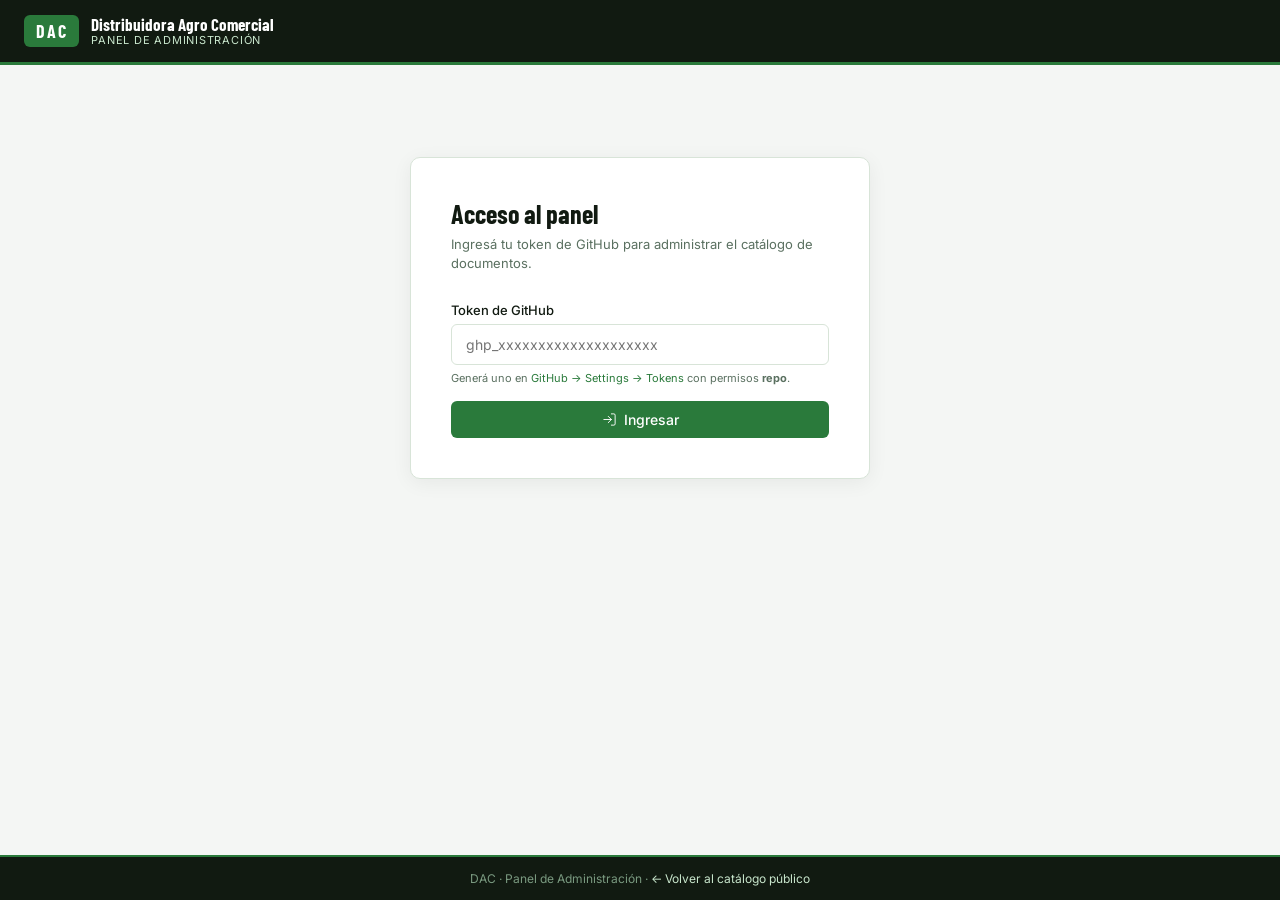
==== admin.html @ 4d0f0007 "Update admin.html" ====
<!DOCTYPE html>
<html lang="es">
<head>
  <meta charset="UTF-8">
  <meta name="viewport" content="width=device-width, initial-scale=1.0">
  <title>Admin — DAC Documentación</title>
  <link rel="preconnect" href="https://fonts.googleapis.com">
  <link href="https://fonts.googleapis.com/css2?family=Inter:wght@400;500;600&family=Barlow+Condensed:wght@600;700&display=swap" rel="stylesheet">
  <link rel="stylesheet" href="Assets/css/admin.css">
</head>
<body>

<header>
  <div class="brand">
    <div class="logo-badge">DAC</div>
    <div class="brand-text">
      <span class="brand-name">Distribuidora Agro Comercial</span>
      <span class="brand-sub">Panel de Administración</span>
    </div>
  </div>
  <div class="header-right">
    <span id="user-info"></span>
    <button class="btn-logout" id="btn-logout" style="display:none" onclick="logout()">Cerrar sesión</button>
  </div>
</header>

<main>

  <!-- LOGIN -->
  <div id="login-screen">
    <h2>Acceso al panel</h2>
    <p>Ingresá tu token de GitHub para administrar el catálogo de documentos.</p>
    <div class="field">
      <label for="token-input">Token de GitHub</label>
      <input type="password" id="token-input" placeholder="ghp_xxxxxxxxxxxxxxxxxxxx" autocomplete="off">
      <span class="hint">
        Generá uno en <a href="https://github.com/settings/tokens" target="_blank">GitHub → Settings → Tokens</a>
        con permisos <strong>repo</strong>.
      </span>
    </div>
    <div id="login-error" style="color:var(--red);font-size:13px;margin-bottom:12px;display:none"></div>
    <button class="btn btn-primary" id="btn-login" onclick="login()">
      <svg width="15" height="15" viewBox="0 0 24 24" fill="none"><path d="M15 3h4a2 2 0 0 1 2 2v14a2 2 0 0 1-2 2h-4M10 17l5-5-5-5M15 12H3" stroke="currentColor" stroke-width="1.5" stroke-linecap="round" stroke-linejoin="round"/></svg>
      Ingresar
    </button>
  </div>

  <!-- ADMIN PANEL -->
  <div id="admin-panel">

    <div class="stats">
      <div class="stat">
        <div class="stat-val" id="st-total">—</div>
        <div class="stat-lbl">Productos</div>
      </div>
      <div class="stat">
        <div class="stat-val" id="st-hojas">—</div>
        <div class="stat-lbl">Hojas de seguridad</div>
      </div>
      <div class="stat">
        <div class="stat-val" id="st-panfletos">—</div>
        <div class="stat-lbl">Panfletos</div>
      </div>
    </div>

    <div class="panel-grid">

      <!-- AGREGAR DOCUMENTO -->
      <div class="card">
        <h3>Agregar documento <span class="pill">Nuevo</span></h3>

        <div class="field">
          <label>Nombre del producto</label>
          <input type="text" id="f-producto" placeholder="Ej: Karate Zeon">
        </div>

        <div class="field">
          <label>Tipo de documento</label>
          <select id="f-tipo">
            <option value="hoja">Hoja de Seguridad</option>
            <option value="panfleto">Panfleto Técnico</option>
          </select>
        </div>

        <div class="field">
          <label>Archivo PDF</label>
          <div class="upload-zone" id="upload-zone" onclick="document.getElementById('f-file').click()"
               ondragover="event.preventDefault();this.classList.add('drag-over')"
               ondragleave="this.classList.remove('drag-over')"
               ondrop="handleDrop(event)">
            <input type="file" id="f-file" accept=".pdf" onchange="onFileSelect(event)">
            <div class="icon">📄</div>
            <p>Hacé clic o arrastrá el PDF acá</p>
            <div class="file-name" id="file-name-label"></div>
          </div>
        </div>

        <div class="progress-wrap" id="progress-wrap">
          <div class="progress-bar"><div class="progress-fill" id="progress-fill"></div></div>
          <div class="progress-label" id="progress-label">Subiendo...</div>
        </div>

        <button class="btn btn-primary" id="btn-upload" onclick="subirDocumento()" disabled>
          <svg width="15" height="15" viewBox="0 0 24 24" fill="none"><path d="M21 15v4a2 2 0 0 1-2 2H5a2 2 0 0 1-2-2v-4M17 8l-5-5-5 5M12 3v12" stroke="currentColor" stroke-width="1.5" stroke-linecap="round" stroke-linejoin="round"/></svg>
          Subir y agregar al catálogo
        </button>
      </div>

      <!-- CATÁLOGO ACTUAL -->
      <div class="card">
        <h3>Catálogo actual</h3>
        <input type="text" class="cat-search" id="cat-search" placeholder="Filtrar productos..." oninput="filtrarLista()">
        <div class="cat-list" id="cat-list">
          <div class="empty">Cargando...</div>
        </div>
      </div>

    </div>
  </div>

</main>

<div id="toast"></div>

<footer>
  DAC · Panel de Administración · <a href="index.html">← Volver al catálogo público</a>
</footer>

<script src="Assets/js/admin.js"></script>
</body>
</html>
---- Assets/css/admin.css ----
:root {
      --green:     #2a7a3b;
      --green-dk:  #1e5c2c;
      --green-lt:  #e8f4ea;
      --green-mid: #c8e6cc;
      --black:     #111a11;
      --white:     #ffffff;
      --bg:        #f4f6f4;
      --surface:   #ffffff;
      --border:    #d8e4d8;
      --text:      #111a11;
      --text-sub:  #5a7060;
      --red:       #c0392b;
      --red-lt:    #fdf0ef;
      --r: 10px; --r-sm: 6px;
      --font-display: 'Barlow Condensed', sans-serif;
      --font-body: 'Inter', sans-serif;
    }
    *, *::before, *::after { box-sizing: border-box; margin: 0; padding: 0; }
    body {
      font-family: var(--font-body);
      background: var(--bg);
      color: var(--text);
      min-height: 100vh;
      display: flex;
      flex-direction: column;
      -webkit-font-smoothing: antialiased;
    }

    /* ── HEADER ── */
    header {
      background: var(--black);
      border-bottom: 3px solid var(--green);
      padding: 14px 24px;
      display: flex;
      align-items: center;
      justify-content: space-between;
    }
    .brand { display: flex; align-items: center; gap: 12px; }
    .logo-badge {
      background: var(--green);
      color: var(--white);
      font-family: var(--font-display);
      font-size: 18px;
      font-weight: 700;
      letter-spacing: 0.1em;
      padding: 5px 12px;
      border-radius: var(--r-sm);
    }
    .brand-text { display: flex; flex-direction: column; line-height: 1.2; }
    .brand-name { font-family: var(--font-display); font-size: 17px; font-weight: 700; color: var(--white); }
    .brand-sub  { font-size: 11px; color: var(--green-mid); text-transform: uppercase; letter-spacing: 0.07em; }
    .header-right { display: flex; align-items: center; gap: 10px; }
    .btn-logout {
      background: none; border: 1px solid #444; color: #aaa;
      padding: 6px 12px; border-radius: var(--r-sm); cursor: pointer;
      font-size: 12px; font-family: var(--font-body); transition: all 0.15s;
    }
    .btn-logout:hover { border-color: var(--red); color: var(--red); }
    #user-info { font-size: 12px; color: var(--green-mid); }

    /* ── MAIN ── */
    main { flex: 1; max-width: 960px; width: 100%; margin: 0 auto; padding: 32px 24px; }

    /* ── LOGIN ── */
    #login-screen {
      max-width: 460px; margin: 60px auto;
      background: var(--surface);
      border: 1.5px solid var(--border);
      border-radius: var(--r);
      padding: 40px;
      box-shadow: 0 4px 20px rgba(0,0,0,0.06);
    }
    #login-screen h2 {
      font-family: var(--font-display);
      font-size: 26px; font-weight: 700;
      margin-bottom: 6px;
    }
    #login-screen p { font-size: 13px; color: var(--text-sub); margin-bottom: 28px; line-height: 1.5; }
    .field { display: flex; flex-direction: column; gap: 6px; margin-bottom: 16px; }
    .field label { font-size: 13px; font-weight: 500; color: var(--text); }
    .field input, .field select {
      padding: 11px 14px;
      border: 1.5px solid var(--border);
      border-radius: var(--r-sm);
      font-family: var(--font-body);
      font-size: 14px;
      color: var(--text);
      background: var(--white);
      outline: none;
      transition: border-color 0.15s, box-shadow 0.15s;
    }
    .field input:focus, .field select:focus {
      border-color: var(--green);
      box-shadow: 0 0 0 3px rgba(42,122,59,0.12);
    }
    .field .hint { font-size: 11px; color: var(--text-sub); }
    .field .hint a { color: var(--green); text-decoration: none; }

    /* ── BUTTONS ── */
    .btn {
      display: inline-flex; align-items: center; gap: 7px;
      padding: 10px 18px; border-radius: var(--r-sm);
      font-family: var(--font-body); font-size: 14px; font-weight: 500;
      cursor: pointer; border: none; transition: all 0.15s;
    }
    .btn-primary { background: var(--green); color: var(--white); width: 100%; justify-content: center; }
    .btn-primary:hover { background: var(--green-dk); }
    .btn-primary:disabled { opacity: 0.5; cursor: not-allowed; }
    .btn-danger  { background: var(--red-lt); color: var(--red); border: 1px solid #f5c6c2; }
    .btn-danger:hover  { background: var(--red); color: var(--white); }
    .btn-ghost { background: none; border: 1.5px solid var(--border); color: var(--text-sub); }
    .btn-ghost:hover { border-color: var(--green); color: var(--green); }

    /* ── ADMIN PANEL ── */
    #admin-panel { display: none; }
    .panel-grid { display: grid; grid-template-columns: 1fr 1fr; gap: 24px; align-items: start; }
    @media (max-width: 700px) { .panel-grid { grid-template-columns: 1fr; } }

    /* ── CARDS ── */
    .card {
      background: var(--surface); border: 1.5px solid var(--border);
      border-radius: var(--r); padding: 24px;
      box-shadow: 0 2px 8px rgba(0,0,0,0.04);
    }
    .card h3 {
      font-family: var(--font-display); font-size: 20px; font-weight: 700;
      margin-bottom: 18px; display: flex; align-items: center; gap: 8px;
    }
    .card h3 .pill {
      font-family: var(--font-body); font-size: 11px; font-weight: 500;
      background: var(--green-lt); color: var(--green); padding: 2px 8px;
      border-radius: 20px; letter-spacing: 0.03em;
    }

    /* ── UPLOAD ZONE ── */
    .upload-zone {
      border: 2px dashed var(--border);
      border-radius: var(--r-sm);
      padding: 28px 20px;
      text-align: center;
      cursor: pointer;
      transition: all 0.15s;
      margin-bottom: 14px;
      background: var(--bg);
    }
    .upload-zone:hover, .upload-zone.drag-over {
      border-color: var(--green);
      background: var(--green-lt);
    }
    .upload-zone input { display: none; }
    .upload-zone .icon { font-size: 28px; margin-bottom: 8px; }
    .upload-zone p { font-size: 13px; color: var(--text-sub); }
    .upload-zone .file-name {
      font-size: 13px; font-weight: 500; color: var(--green);
      margin-top: 6px;
    }

    /* ── PROGRESS ── */
    .progress-wrap { margin-top: 12px; display: none; }
    .progress-bar {
      height: 6px; background: var(--border); border-radius: 3px; overflow: hidden;
    }
    .progress-fill {
      height: 100%; background: var(--green);
      width: 0%; transition: width 0.3s;
      border-radius: 3px;
    }
    .progress-label { font-size: 12px; color: var(--text-sub); margin-top: 6px; }

    /* ── CATALOG LIST ── */
    .cat-search {
      width: 100%; padding: 9px 12px;
      border: 1.5px solid var(--border); border-radius: var(--r-sm);
      font-family: var(--font-body); font-size: 13px;
      outline: none; margin-bottom: 14px;
      transition: border-color 0.15s;
    }
    .cat-search:focus { border-color: var(--green); }

    .cat-list { display: flex; flex-direction: column; gap: 6px; max-height: 480px; overflow-y: auto; }
    .cat-item {
      display: flex; align-items: center; justify-content: space-between;
      padding: 10px 12px; border-radius: var(--r-sm);
      background: var(--bg); border: 1px solid var(--border);
      gap: 10px;
    }
    .cat-item-info { flex: 1; min-width: 0; }
    .cat-item-name { font-size: 13px; font-weight: 500; white-space: nowrap; overflow: hidden; text-overflow: ellipsis; }
    .cat-item-type { display: flex; gap: 5px; margin-top: 3px; flex-wrap: wrap; }
    .tag {
      font-size: 10px; font-weight: 500; padding: 2px 7px;
      border-radius: 20px; text-transform: uppercase; letter-spacing: 0.04em;
    }
    .tag.hoja { background: var(--green-lt); color: var(--green); }
    .tag.panfleto { background: #111a11; color: #c8e6cc; }
    .cat-item-actions { display: flex; gap: 6px; flex-shrink: 0; }
    .btn-del {
      background: none; border: 1px solid #f5c6c2; color: var(--red);
      padding: 4px 10px; border-radius: var(--r-sm); font-size: 12px;
      cursor: pointer; font-family: var(--font-body); transition: all 0.15s;
    }
    .btn-del:hover { background: var(--red); color: white; }

    /* ── TOAST ── */
    #toast {
      position: fixed; bottom: 24px; right: 24px;
      padding: 12px 18px; border-radius: var(--r-sm);
      font-size: 13px; font-weight: 500;
      box-shadow: 0 4px 16px rgba(0,0,0,0.15);
      transform: translateY(80px); opacity: 0;
      transition: all 0.25s; z-index: 100;
    }
    #toast.show { transform: translateY(0); opacity: 1; }
    #toast.success { background: var(--green); color: white; }
    #toast.error   { background: var(--red); color: white; }

    /* ── STATS BAR ── */
    .stats {
      display: flex; gap: 16px; margin-bottom: 24px; flex-wrap: wrap;
    }
    .stat {
      background: var(--surface); border: 1.5px solid var(--border);
      border-radius: var(--r); padding: 14px 20px; flex: 1; min-width: 120px;
    }
    .stat-val { font-family: var(--font-display); font-size: 28px; font-weight: 700; color: var(--green); line-height: 1; }
    .stat-lbl { font-size: 11px; color: var(--text-sub); text-transform: uppercase; letter-spacing: 0.05em; margin-top: 3px; }

    /* ── EMPTY ── */
    .empty { text-align: center; padding: 30px; color: var(--text-sub); font-size: 13px; }

    /* ── FOOTER ── */
    footer {
      background: var(--black); border-top: 2px solid var(--green);
      padding: 14px 24px; text-align: center;
      font-size: 12px; color: #7a9a80;
    }
    footer a { color: var(--green-mid); text-decoration: none; }
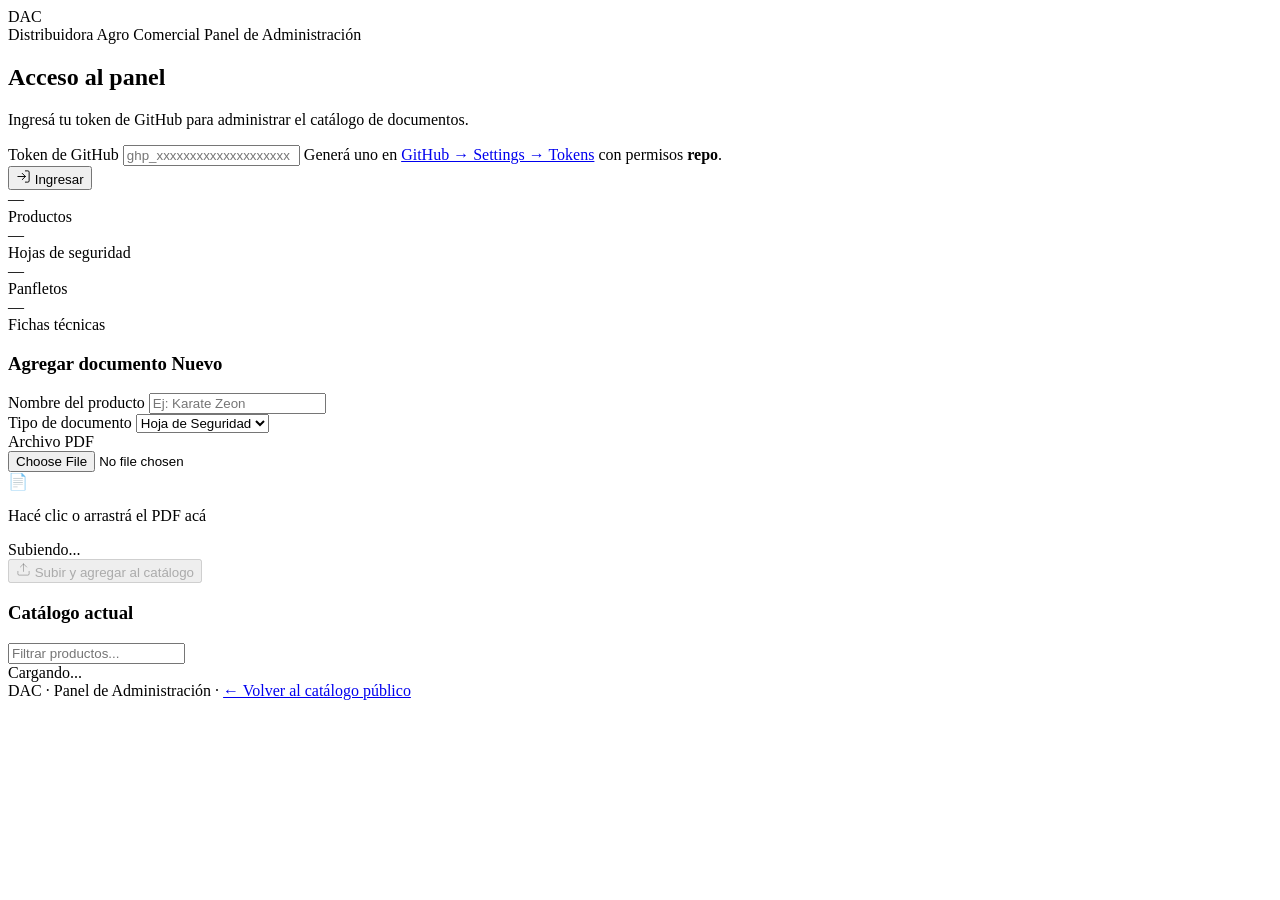
==== commit 7e68cc5e: "fix bugs" ====
--- a/admin.html
+++ b/admin.html
@@ -61,6 +61,10 @@
         <div class="stat-val" id="st-panfletos">—</div>
         <div class="stat-lbl">Panfletos</div>
       </div>
+      <div class="stat">
+        <div class="stat-val" id="st-fichas">—</div>
+        <div class="stat-lbl">Fichas técnicas</div>
+      </div>
     </div>
 
     <div class="panel-grid">
@@ -79,6 +83,7 @@
           <select id="f-tipo">
             <option value="hoja">Hoja de Seguridad</option>
             <option value="panfleto">Panfleto Técnico</option>
+            <option value="ficha">Ficha Técnica</option>
           </select>
         </div>
 
@@ -128,4 +133,4 @@
 
 <script src="Assets/js/admin.js"></script>
 </body>
-</html>
+</html>
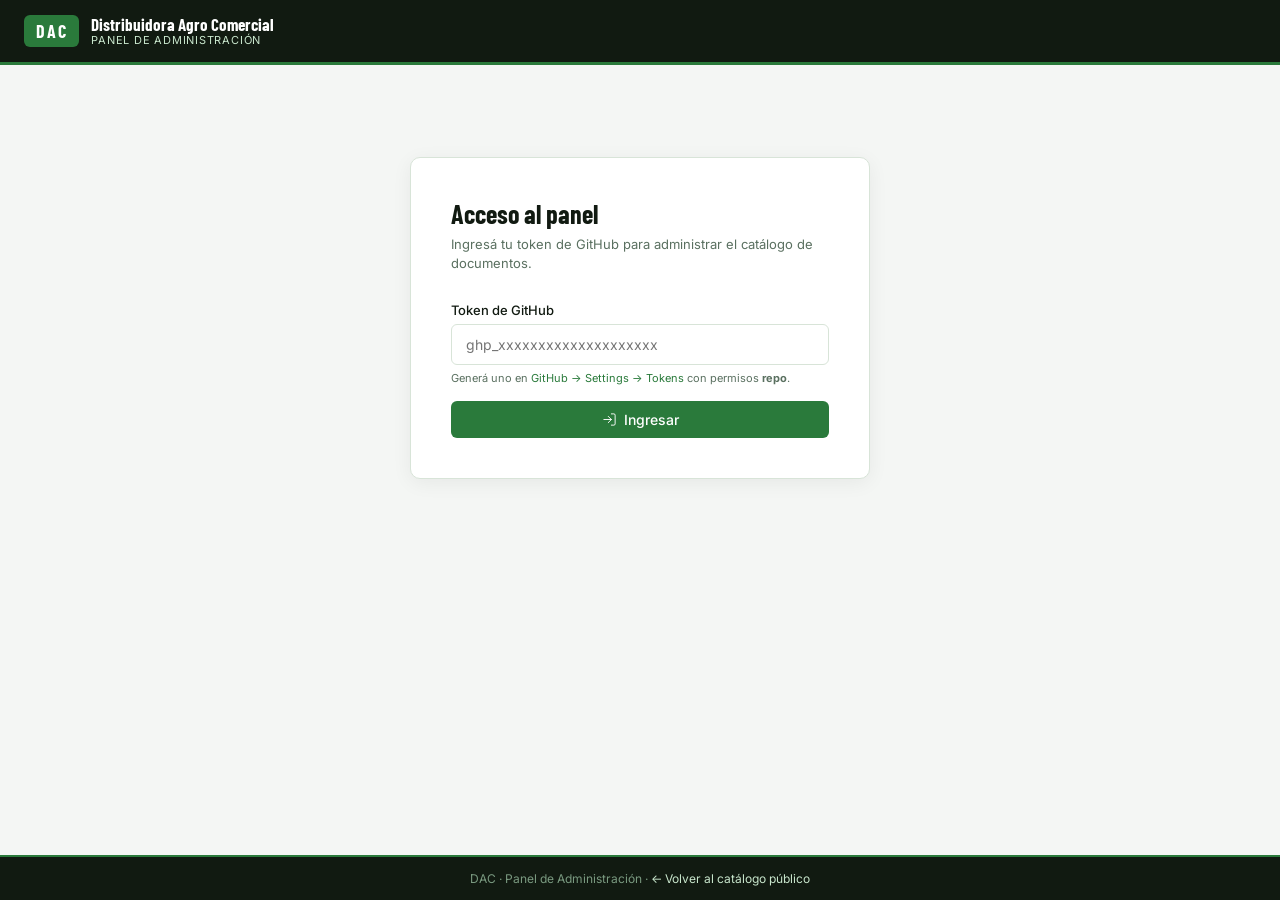
==== commit d422b3b1: "fix links" ====
--- a/admin.html
+++ b/admin.html
@@ -6,7 +6,7 @@
   <title>Admin — DAC Documentación</title>
   <link rel="preconnect" href="https://fonts.googleapis.com">
   <link href="https://fonts.googleapis.com/css2?family=Inter:wght@400;500;600&family=Barlow+Condensed:wght@600;700&display=swap" rel="stylesheet">
-  <link rel="stylesheet" href="Assets/css/admin.css">
+  <link rel="stylesheet" href="css/admin.css">
 </head>
 <body>
 
@@ -131,6 +131,6 @@
   DAC · Panel de Administración · <a href="index.html">← Volver al catálogo público</a>
 </footer>
 
-<script src="Assets/js/admin.js"></script>
+<script src="js/admin.js"></script>
 </body>
 </html>
--- a/css/admin.css
+++ b/css/admin.css
@@ -0,0 +1,248 @@
+:root {
+      --green:     #2a7a3b;
+      --green-dk:  #1e5c2c;
+      --green-lt:  #e8f4ea;
+      --green-mid: #c8e6cc;
+      --black:     #111a11;
+      --white:     #ffffff;
+      --bg:        #f4f6f4;
+      --surface:   #ffffff;
+      --border:    #d8e4d8;
+      --text:      #111a11;
+      --text-sub:  #5a7060;
+      --red:       #c0392b;
+      --red-lt:    #fdf0ef;
+      --r: 10px; --r-sm: 6px;
+      --font-display: 'Barlow Condensed', sans-serif;
+      --font-body: 'Inter', sans-serif;
+    }
+    *, *::before, *::after { box-sizing: border-box; margin: 0; padding: 0; }
+    body {
+      font-family: var(--font-body);
+      background: var(--bg);
+      color: var(--text);
+      min-height: 100vh;
+      display: flex;
+      flex-direction: column;
+      -webkit-font-smoothing: antialiased;
+    }
+
+    /* ── HEADER ── */
+    header {
+      background: var(--black);
+      border-bottom: 3px solid var(--green);
+      padding: 14px 24px;
+      display: flex;
+      align-items: center;
+      justify-content: space-between;
+    }
+    .brand { display: flex; align-items: center; gap: 12px; }
+    .logo-badge {
+      background: var(--green);
+      color: var(--white);
+      font-family: var(--font-display);
+      font-size: 18px;
+      font-weight: 700;
+      letter-spacing: 0.1em;
+      padding: 5px 12px;
+      border-radius: var(--r-sm);
+    }
+    .brand-text { display: flex; flex-direction: column; line-height: 1.2; }
+    .brand-name { font-family: var(--font-display); font-size: 17px; font-weight: 700; color: var(--white); }
+    .brand-sub  { font-size: 11px; color: var(--green-mid); text-transform: uppercase; letter-spacing: 0.07em; }
+    .header-right { display: flex; align-items: center; gap: 10px; }
+    .btn-logout {
+      background: none; border: 1px solid #444; color: #aaa;
+      padding: 6px 12px; border-radius: var(--r-sm); cursor: pointer;
+      font-size: 12px; font-family: var(--font-body); transition: all 0.15s;
+    }
+    .btn-logout:hover { border-color: var(--red); color: var(--red); }
+    #user-info { font-size: 12px; color: var(--green-mid); }
+
+    /* ── MAIN ── */
+    main { flex: 1; max-width: 960px; width: 100%; margin: 0 auto; padding: 32px 24px; }
+
+    /* ── LOGIN ── */
+    #login-screen {
+      max-width: 460px; margin: 60px auto;
+      background: var(--surface);
+      border: 1.5px solid var(--border);
+      border-radius: var(--r);
+      padding: 40px;
+      box-shadow: 0 4px 20px rgba(0,0,0,0.06);
+    }
+    #login-screen h2 {
+      font-family: var(--font-display);
+      font-size: 26px; font-weight: 700;
+      margin-bottom: 6px;
+    }
+    #login-screen p { font-size: 13px; color: var(--text-sub); margin-bottom: 28px; line-height: 1.5; }
+    .field { display: flex; flex-direction: column; gap: 6px; margin-bottom: 16px; }
+    .field label { font-size: 13px; font-weight: 500; color: var(--text); }
+    .field input, .field select {
+      padding: 11px 14px;
+      border: 1.5px solid var(--border);
+      border-radius: var(--r-sm);
+      font-family: var(--font-body);
+      font-size: 14px;
+      color: var(--text);
+      background: var(--white);
+      outline: none;
+      transition: border-color 0.15s, box-shadow 0.15s;
+    }
+    .field input:focus, .field select:focus {
+      border-color: var(--green);
+      box-shadow: 0 0 0 3px rgba(42,122,59,0.12);
+    }
+    .field .hint { font-size: 11px; color: var(--text-sub); }
+    .field .hint a { color: var(--green); text-decoration: none; }
+
+    /* ── BUTTONS ── */
+    .btn {
+      display: inline-flex; align-items: center; gap: 7px;
+      padding: 10px 18px; border-radius: var(--r-sm);
+      font-family: var(--font-body); font-size: 14px; font-weight: 500;
+      cursor: pointer; border: none; transition: all 0.15s;
+    }
+    .btn-primary { background: var(--green); color: var(--white); width: 100%; justify-content: center; }
+    .btn-primary:hover { background: var(--green-dk); }
+    .btn-primary:disabled { opacity: 0.5; cursor: not-allowed; }
+    .btn-danger  { background: var(--red-lt); color: var(--red); border: 1px solid #f5c6c2; }
+    .btn-danger:hover  { background: var(--red); color: var(--white); }
+    .btn-ghost { background: none; border: 1.5px solid var(--border); color: var(--text-sub); }
+    .btn-ghost:hover { border-color: var(--green); color: var(--green); }
+
+    /* ── ADMIN PANEL ── */
+    #admin-panel { display: none; }
+    .panel-grid { display: grid; grid-template-columns: 1fr 1fr; gap: 24px; align-items: start; }
+    @media (max-width: 700px) { .panel-grid { grid-template-columns: 1fr; } }
+
+    /* ── CARDS ── */
+    .card {
+      background: var(--surface); border: 1.5px solid var(--border);
+      border-radius: var(--r); padding: 24px;
+      box-shadow: 0 2px 8px rgba(0,0,0,0.04);
+    }
+    .card h3 {
+      font-family: var(--font-display); font-size: 20px; font-weight: 700;
+      margin-bottom: 18px; display: flex; align-items: center; gap: 8px;
+    }
+    .card h3 .pill {
+      font-family: var(--font-body); font-size: 11px; font-weight: 500;
+      background: var(--green-lt); color: var(--green); padding: 2px 8px;
+      border-radius: 20px; letter-spacing: 0.03em;
+    }
+
+    /* ── UPLOAD ZONE ── */
+    .upload-zone {
+      border: 2px dashed var(--border);
+      border-radius: var(--r-sm);
+      padding: 28px 20px;
+      text-align: center;
+      cursor: pointer;
+      transition: all 0.15s;
+      margin-bottom: 14px;
+      background: var(--bg);
+    }
+    .upload-zone:hover, .upload-zone.drag-over {
+      border-color: var(--green);
+      background: var(--green-lt);
+    }
+    .upload-zone input { display: none; }
+    .upload-zone .icon { font-size: 28px; margin-bottom: 8px; }
+    .upload-zone p { font-size: 13px; color: var(--text-sub); }
+    .upload-zone .file-name {
+      font-size: 13px; font-weight: 500; color: var(--green);
+      margin-top: 6px;
+    }
+
+    /* ── PROGRESS ── */
+    .progress-wrap { margin-top: 12px; display: none; }
+    .progress-bar {
+      height: 6px; background: var(--border); border-radius: 3px; overflow: hidden;
+    }
+    .progress-fill {
+      height: 100%; background: var(--green);
+      width: 0%; transition: width 0.3s;
+      border-radius: 3px;
+    }
+    .progress-label { font-size: 12px; color: var(--text-sub); margin-top: 6px; }
+
+    /* ── CATALOG LIST ── */
+    .cat-search {
+      width: 100%; padding: 9px 12px;
+      border: 1.5px solid var(--border); border-radius: var(--r-sm);
+      font-family: var(--font-body); font-size: 13px;
+      outline: none; margin-bottom: 14px;
+      transition: border-color 0.15s;
+    }
+    .cat-search:focus { border-color: var(--green); }
+
+    .cat-list { display: flex; flex-direction: column; gap: 8px; max-height: 480px; overflow-y: auto; }
+    .cat-item {
+      padding: 10px 12px; border-radius: var(--r-sm);
+      background: var(--bg); border: 1px solid var(--border);
+    }
+    .cat-item-name {
+      font-size: 13px; font-weight: 600; white-space: nowrap;
+      overflow: hidden; text-overflow: ellipsis; margin-bottom: 8px;
+    }
+    .cat-item-docs { display: flex; flex-direction: column; gap: 6px; }
+    .doc-row {
+      display: flex; align-items: center; gap: 8px;
+      background: var(--surface); border: 1px solid var(--border);
+      border-radius: var(--r-sm); padding: 6px 8px;
+    }
+    .doc-file {
+      flex: 1; min-width: 0; font-size: 12px; color: var(--text-sub);
+      white-space: nowrap; overflow: hidden; text-overflow: ellipsis;
+    }
+    .tag {
+      font-size: 10px; font-weight: 500; padding: 2px 7px; flex-shrink: 0;
+      border-radius: 20px; text-transform: uppercase; letter-spacing: 0.04em;
+    }
+    .tag.hoja { background: var(--green-lt); color: var(--green); }
+    .tag.panfleto { background: #111a11; color: #c8e6cc; }
+    .tag.ficha { background: #fff4d9; color: #8a6210; }
+    .btn-del {
+      background: none; border: 1px solid #f5c6c2; color: var(--red);
+      padding: 4px 10px; border-radius: var(--r-sm); font-size: 12px;
+      cursor: pointer; font-family: var(--font-body); transition: all 0.15s;
+      flex-shrink: 0;
+    }
+    .btn-del:hover { background: var(--red); color: white; }
+
+    /* ── TOAST ── */
+    #toast {
+      position: fixed; bottom: 24px; right: 24px;
+      padding: 12px 18px; border-radius: var(--r-sm);
+      font-size: 13px; font-weight: 500;
+      box-shadow: 0 4px 16px rgba(0,0,0,0.15);
+      transform: translateY(80px); opacity: 0;
+      transition: all 0.25s; z-index: 100;
+    }
+    #toast.show { transform: translateY(0); opacity: 1; }
+    #toast.success { background: var(--green); color: white; }
+    #toast.error   { background: var(--red); color: white; }
+
+    /* ── STATS BAR ── */
+    .stats {
+      display: flex; gap: 16px; margin-bottom: 24px; flex-wrap: wrap;
+    }
+    .stat {
+      background: var(--surface); border: 1.5px solid var(--border);
+      border-radius: var(--r); padding: 14px 20px; flex: 1; min-width: 120px;
+    }
+    .stat-val { font-family: var(--font-display); font-size: 28px; font-weight: 700; color: var(--green); line-height: 1; }
+    .stat-lbl { font-size: 11px; color: var(--text-sub); text-transform: uppercase; letter-spacing: 0.05em; margin-top: 3px; }
+
+    /* ── EMPTY ── */
+    .empty { text-align: center; padding: 30px; color: var(--text-sub); font-size: 13px; }
+
+    /* ── FOOTER ── */
+    footer {
+      background: var(--black); border-top: 2px solid var(--green);
+      padding: 14px 24px; text-align: center;
+      font-size: 12px; color: #7a9a80;
+    }
+    footer a { color: var(--green-mid); text-decoration: none; }
